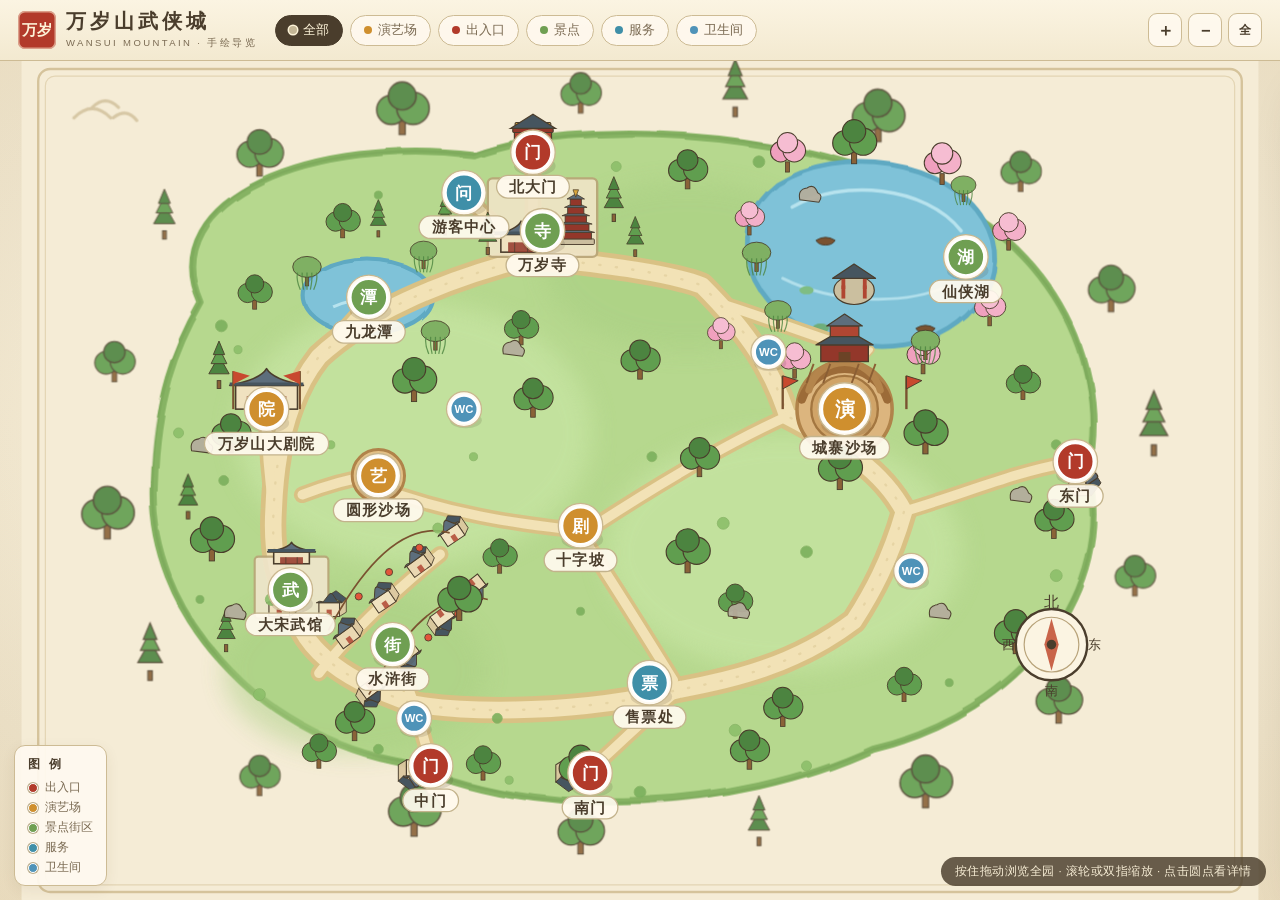
==== index.html @ 0be9dd4a "feat: 万岁山武侠城手绘导览图（方案A） 国风水彩地图 + 19个POI + 分类筛选 + A*步行路线 + 手机适配" ====
<!DOCTYPE html>
<html lang="zh-CN">
<head>
<meta charset="UTF-8">
<meta name="viewport" content="width=device-width,initial-scale=1,maximum-scale=1,user-scalable=no">
<title>万岁山武侠城 · 手绘导览图</title>
<link rel="stylesheet" href="css/style.css">
</head>
<body>
<div id="app">
  <!-- 顶部 -->
  <header class="hud">
    <div class="brand">
      <span class="seal">万岁</span>
      <div class="brand-txt">
        <h1>万岁山武侠城</h1>
        <small>WANSUI MOUNTAIN · 手绘导览</small>
      </div>
    </div>
    <div class="chips" id="chips">
      <button class="chip on" data-cat="all"><span></span>全部</button>
      <button class="chip" data-cat="show"><span style="background:#cf8f2e"></span>演艺场</button>
      <button class="chip" data-cat="gate"><span style="background:#b23a2a"></span>出入口</button>
      <button class="chip" data-cat="spot"><span style="background:#6f9f52"></span>景点</button>
      <button class="chip" data-cat="service"><span style="background:#3f8fa8"></span>服务</button>
      <button class="chip" data-cat="wc"><span style="background:#4f93b8"></span>卫生间</button>
    </div>
    <div class="zooms">
      <button id="zin" aria-label="放大">＋</button>
      <button id="zout" aria-label="缩小">－</button>
      <button id="zfit" aria-label="回到全园" title="回到全园">全</button>
    </div>
  </header>

  <!-- 地图 -->
  <div id="stage">
    <svg id="svg" xmlns="http://www.w3.org/2000/svg">
      <g id="world">
        <g id="art"></g>
        <g id="routeLayer"></g>
        <g id="pins"></g>
      </g>
    </svg>

    <!-- 图例 -->
    <div class="legend">
      <b>图 例</b>
      <i><span style="background:#b23a2a"></span>出入口</i>
      <i><span style="background:#cf8f2e"></span>演艺场</i>
      <i><span style="background:#6f9f52"></span>景点街区</i>
      <i><span style="background:#3f8fa8"></span>服务</i>
      <i><span style="background:#4f93b8"></span>卫生间</i>
    </div>
    <div class="hint">按住拖动浏览全园 · 滚轮或双指缩放 · 点击圆点看详情</div>

    <!-- 详情卡 -->
    <aside id="panel" class="panel"></aside>
  </div>
</div>
<script type="module" src="js/app.js"></script>
</body>
</html>
---- css/style.css ----
/* ============ 万岁山手绘导览 · 国风视觉 ============ */
:root{
  --ink:#4a3d2c; --ink2:#7a6a52;
  --paper:#fbf4e2; --paper2:#f5ecd6; --line:#cdbb94;
  --zhu:#b23a2a; --jin:#d9a53c; --pine:#6f9f52; --blue:#3f8fa8;
  --card:#fffaf0;
  --serif:"STKaiti","KaiTi","Songti SC","STSong",serif;
  --sans:"PingFang SC","Microsoft YaHei",sans-serif;
}
*{margin:0;padding:0;box-sizing:border-box}
html,body{height:100%;overflow:hidden}
body{font-family:var(--sans);color:var(--ink);background:#e9dfc8;-webkit-font-smoothing:antialiased}
button{font-family:inherit;cursor:pointer}

#app{position:fixed;inset:0;display:flex;flex-direction:column}

/* ---------- 顶部 HUD ---------- */
.hud{position:relative;z-index:20;display:flex;align-items:center;gap:16px;
  padding:10px 18px;background:linear-gradient(180deg,#fbf4e2,#f3e9d0);
  border-bottom:1px solid var(--line)}
.brand{display:flex;align-items:center;gap:10px;flex-shrink:0}
.seal{display:inline-flex;align-items:center;justify-content:center;width:38px;height:38px;
  background:var(--zhu);color:#fdf3d8;font-family:var(--serif);font-size:15px;font-weight:700;
  border-radius:7px;letter-spacing:1;box-shadow:inset 0 0 0 1.5px rgba(253,243,216,.55)}
.brand-txt h1{font-family:var(--serif);font-size:20px;letter-spacing:4px;line-height:1.1}
.brand-txt small{font-size:9.5px;letter-spacing:2.4px;color:var(--ink2)}

.chips{display:flex;gap:7px;overflow-x:auto;flex:1;scrollbar-width:none;padding:2px}
.chips::-webkit-scrollbar{display:none}
.chip{display:inline-flex;align-items:center;gap:6px;white-space:nowrap;flex-shrink:0;
  border:1px solid var(--line);background:rgba(255,250,240,.85);color:var(--ink2);
  padding:6px 13px;border-radius:999px;font-size:12.5px;transition:all .18s}
.chip span{width:8px;height:8px;border-radius:50%;background:#c4b696}
.chip:hover{border-color:#a8956c;color:var(--ink)}
.chip.on{background:var(--ink);border-color:var(--ink);color:#fdf3d8}
.chip.on span{box-shadow:0 0 0 1.5px #fdf3d8}

.zooms{display:flex;gap:6px;flex-shrink:0}
.zooms button{width:34px;height:34px;border-radius:9px;border:1px solid var(--line);
  background:rgba(255,250,240,.9);font-size:17px;font-weight:700;color:var(--ink);line-height:1}
.zooms button:last-child{font-size:12px;letter-spacing:0}
.zooms button:active{transform:translateY(1px)}

/* ---------- 地图舞台 ---------- */
#stage{position:relative;flex:1;overflow:hidden;
  background:radial-gradient(120% 120% at 50% 30%,#f8f0dc,#ecdfc2)}
#svg{position:absolute;inset:0;width:100%;height:100%;touch-action:none;cursor:grab}
#svg:active{cursor:grabbing}

/* POI 标记 */
.pin{cursor:pointer}
.pin text{pointer-events:none}
.pin .disc{transition:transform .18s;transform-origin:center;transform-box:fill-box}
.pin:hover .disc{transform:scale(1.1)}
.pin.plaque,.pin .plaque{transition:opacity .18s}
.pin.dim{opacity:.16;pointer-events:none}
.pinpulse{animation:pulse 2.1s ease-out infinite}
@keyframes pulse{0%{r:20;opacity:.85}70%{opacity:0}100%{r:38;opacity:0}}
.pinpop{animation:pop .45s cubic-bezier(.2,1.4,.4,1) both;transform-box:fill-box;transform-origin:center}
@keyframes pop{from{transform:scale(0)}to{transform:scale(1)}}
.pin .plaque-wc{opacity:0}
.pin:hover .plaque-wc,.pin.selected .plaque-wc{opacity:1}
.pin.selected .ring{stroke:var(--jin);stroke-width:2.4}
.pin.selected .disc{transform:scale(1.12)}

.ripple{animation:ripplemove 6s linear infinite}
@keyframes ripplemove{to{stroke-dashoffset:-80}}

/* 图例 / 提示 */
.legend{position:absolute;left:14px;bottom:14px;z-index:10;background:rgba(255,250,240,.92);
  border:1px solid var(--line);border-radius:11px;padding:10px 13px;
  display:flex;flex-direction:column;gap:5px;font-size:11.5px;color:var(--ink2);
  box-shadow:0 4px 14px rgba(90,70,35,.08)}
.legend b{font-family:var(--serif);letter-spacing:3px;color:var(--ink);font-size:12px;margin-bottom:2px}
.legend i{display:flex;align-items:center;gap:7px;font-style:normal}
.legend span{width:10px;height:10px;border-radius:50%;border:1.5px solid #fff;box-shadow:0 0 0 1px #bcae8c}
.hint{position:absolute;right:14px;bottom:14px;z-index:10;
  background:rgba(74,61,44,.82);color:#f6ecd4;font-size:11.5px;padding:7px 14px;border-radius:999px;
  letter-spacing:.5px}

/* ---------- 详情卡 ---------- */
.panel{position:absolute;z-index:30;right:16px;top:16px;bottom:16px;width:336px;
  background:var(--card);border:1px solid var(--line);border-radius:16px;
  box-shadow:0 18px 46px rgba(70,50,20,.22);overflow:hidden;
  display:flex;flex-direction:column;
  transform:translateX(calc(100% + 40px));transition:transform .42s cubic-bezier(.22,1,.36,1)}
.panel.show{transform:none}
.p-head{position:relative;display:flex;align-items:center;gap:12px;padding:16px 16px 15px;color:#fdf3d8}
.p-char{flex-shrink:0;display:flex;align-items:center;justify-content:center;width:44px;height:44px;
  border-radius:50%;background:rgba(255,250,240,.18);border:1.5px solid rgba(253,243,216,.75);
  font-size:19px;font-weight:800}
.p-head h2{font-family:var(--serif);font-size:22px;letter-spacing:3px;line-height:1.15}
.p-cat{font-size:11px;letter-spacing:2px;opacity:.85;margin-top:3px}
.p-x{position:absolute;top:10px;right:10px;width:28px;height:28px;border-radius:50%;
  border:none;background:rgba(255,250,240,.16);color:#fdf3d8;font-size:12px}
.p-x:active{transform:scale(.92)}
.p-body{padding:15px 16px 14px;overflow-y:auto}
.p-meta{font-size:11.5px;color:var(--ink2);background:#f6eedb;border:1px solid #e6d9bb;
  border-radius:8px;padding:8px 11px;line-height:1.5}
.p-desc{margin-top:11px;font-size:13px;line-height:1.85;color:#57483a}
.p-sh-title{margin-top:15px;font-family:var(--serif);font-size:14px;letter-spacing:2px;font-weight:700}
.p-sh-title span{font-family:var(--sans);font-size:10.5px;letter-spacing:0;color:#a08e70;font-weight:400;margin-left:6px}
.p-shows{margin-top:8px;display:flex;flex-direction:column;gap:7px}
.p-show{display:flex;align-items:center;gap:10px;font-size:12.5px;
  border:1px dashed #d8c79e;border-radius:9px;padding:8px 11px;background:#fcf6e7}
.p-time{flex-shrink:0;font-weight:800;color:var(--zhu);font-variant-numeric:tabular-nums;
  font-size:13px;min-width:40px}
.p-show em{margin-left:auto;font-style:normal;font-size:10.5px;color:#fff;background:var(--zhu);
  padding:2px 7px;border-radius:5px;letter-spacing:1px}
.p-actions{display:flex;gap:9px;margin-top:17px}
.btn{flex:1;border:none;border-radius:10px;padding:11px 8px;font-size:13px;font-weight:700;letter-spacing:1px}
.btn.pri{background:var(--zhu);color:#fdf3d8}
.btn.pri:active{background:#9c3225}
.btn.sec{background:#f0e6cf;color:var(--ink);border:1px solid var(--line)}
.p-foot{margin-top:13px;font-size:10.5px;color:#b0a188;text-align:center;letter-spacing:.5px}

#routeLine{animation:dashmove 1.4s linear infinite}
@keyframes dashmove{to{stroke-dashoffset:-17}}

/* ---------- 手机 ---------- */
@media (max-width:720px){
  .hud{gap:9px;padding:8px 10px;flex-wrap:wrap}
  .brand-txt small{display:none}
  .brand-txt h1{font-size:17px;letter-spacing:2px}
  .seal{width:32px;height:32px;font-size:13px}
  .chips{order:3;width:100%;flex-basis:100%}
  .zooms button{width:30px;height:30px}
  .legend{font-size:10.5px;padding:7px 10px;gap:3px;left:10px;bottom:10px}
  .hint{display:none}
  .panel{left:10px;right:10px;top:auto;bottom:10px;width:auto;max-height:58vh;
    border-radius:18px;transform:translateY(calc(100% + 30px))}
  .panel.show{transform:none}
  .p-head{padding:13px 15px 12px}
  .p-body{padding:12px 15px 13px}
}
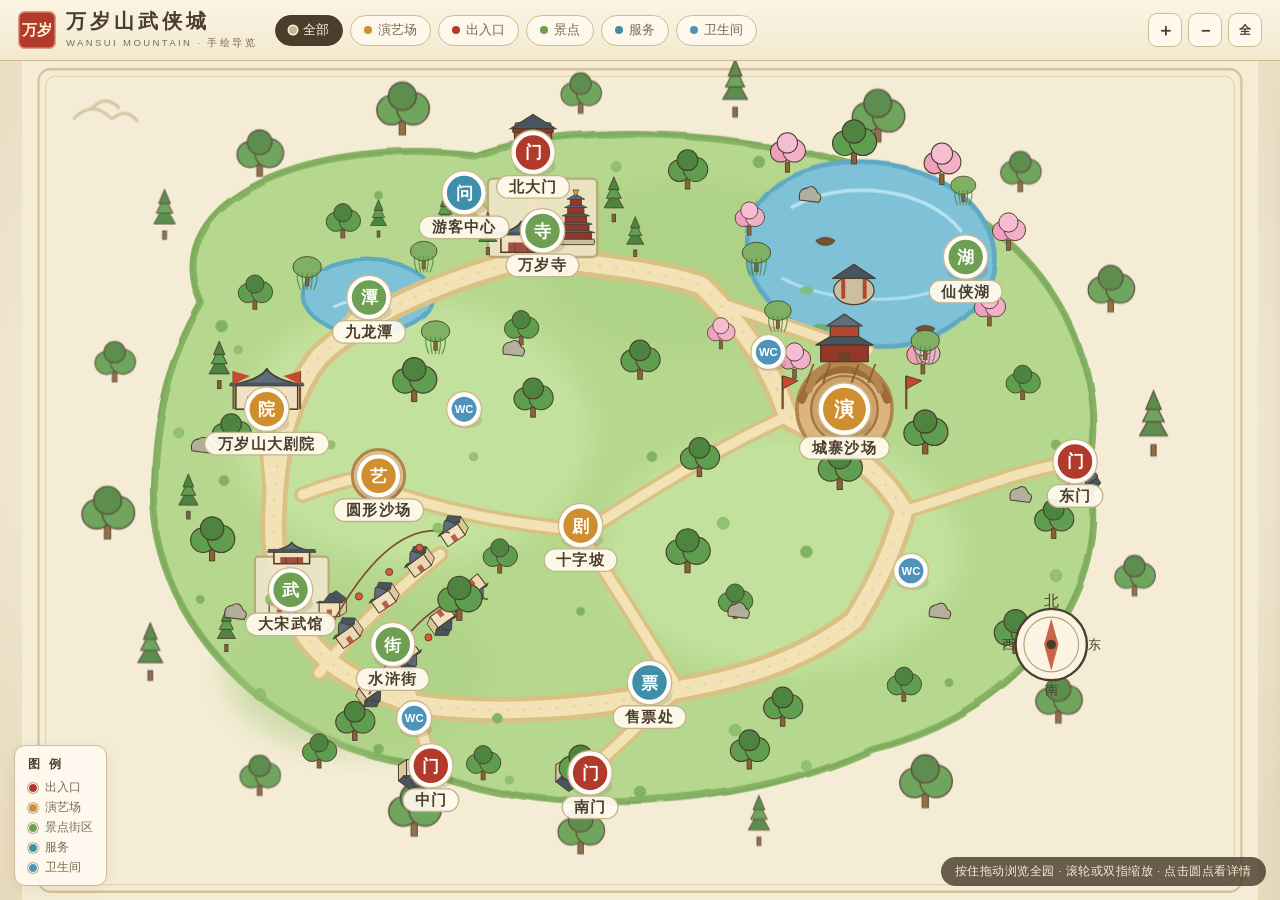
==== commit 1c525d34: "feat: 放大进实景——场景插画、缩放浮条入口、涟漪转场全屏视图 新增城寨沙场(日/夜)/仙侠湖/水浒街 4 张手绘水彩场景插画；详情卡与缩放浮条双入口；clip-path 圆形涟漪转场；多图滑动切" ====
--- a/index.html
+++ b/index.html
@@ -53,9 +53,15 @@
     </div>
     <div class="hint">按住拖动浏览全园 · 滚轮或双指缩放 · 点击圆点看详情</div>
 
+    <!-- 缩放到点位时的实景入口浮条 -->
+    <button id="sceneBubble" class="scene-bubble" hidden></button>
+
     <!-- 详情卡 -->
     <aside id="panel" class="panel"></aside>
   </div>
+
+  <!-- 全屏实景视图 -->
+  <div id="sceneView" aria-hidden="true"></div>
 </div>
 <script type="module" src="js/app.js"></script>
 </body>
--- a/css/style.css
+++ b/css/style.css
@@ -117,6 +117,45 @@
 #routeLine{animation:dashmove 1.4s linear infinite}
 @keyframes dashmove{to{stroke-dashoffset:-17}}
 
+/* ---------- 实景切换：详情卡按钮 / 缩放浮条 / 全屏场景 ---------- */
+.btn.scene-btn{display:block;width:100%;margin-top:15px;background:#8a6a1f;color:#fdf6df;
+  border:1px solid #a8842c;padding:12px 8px;font-size:13.5px}
+.btn.scene-btn:active{background:#75591a}
+
+.scene-bubble{position:absolute;left:50%;bottom:26px;z-index:24;transform:translate(-50%,18px);
+  border:none;background:rgba(58,44,26,.92);color:#f6ecd4;font-size:13.5px;font-weight:700;
+  letter-spacing:1px;padding:11px 20px;border-radius:999px;box-shadow:0 8px 24px rgba(60,40,10,.35);
+  opacity:0;transition:opacity .3s,transform .3s}
+.scene-bubble.show{opacity:1;transform:translate(-50%,0)}
+.scene-bubble b{margin-left:4px;color:#e8c25a}
+
+#sceneView{position:fixed;inset:0;z-index:60;visibility:hidden;background:#151009;overflow:hidden}
+.sv-stage{position:absolute;inset:0}
+.sv-track{display:flex;height:100%;transition:transform .5s cubic-bezier(.3,.7,.2,1)}
+.sv-shot{position:relative;flex:0 0 100%;height:100%;margin:0}
+.sv-shot img{width:100%;height:100%;object-fit:cover;display:block;user-select:none;-webkit-user-drag:none}
+.sv-shot figcaption{position:absolute;left:0;right:0;bottom:0;padding:46px 22px 44px;
+  background:linear-gradient(180deg,transparent,rgba(10,8,4,.74));color:#f6ecd4;
+  font-family:var(--serif);font-size:16.5px;letter-spacing:2px;text-align:center}
+.sv-shot figcaption span{display:block;margin-top:6px;font-family:var(--sans);font-size:10px;letter-spacing:1.5px;opacity:.66}
+.sv-nav{position:absolute;top:50%;transform:translateY(-50%);width:42px;height:58px;border:none;
+  background:rgba(20,14,8,.44);color:#f6ecd4;font-size:26px;line-height:1;border-radius:10px;z-index:2}
+.sv-nav.prev{left:12px}.sv-nav.next{right:12px}
+.sv-nav:active{background:rgba(20,14,8,.7)}
+.sv-top{position:absolute;top:0;left:0;right:0;display:flex;align-items:center;gap:12px;
+  padding:14px 16px;background:linear-gradient(180deg,rgba(10,8,4,.55),transparent);z-index:3}
+.sv-back{border:1px solid rgba(246,236,212,.4);background:rgba(20,14,8,.4);color:#f6ecd4;
+  font-size:13px;padding:8px 15px;border-radius:999px;letter-spacing:1px}
+.sv-title{margin-left:auto;display:flex;align-items:center;gap:9px}
+.sv-title span{display:inline-flex;align-items:center;justify-content:center;width:30px;height:30px;
+  background:var(--zhu);color:#fdf3d8;font-family:var(--serif);font-size:12px;border-radius:6px;letter-spacing:1px}
+.sv-title b{font-family:var(--serif);font-size:19px;letter-spacing:4px;color:#f6ecd4;text-shadow:0 2px 10px rgba(0,0,0,.5)}
+.sv-x{width:32px;height:32px;border-radius:50%;border:1px solid rgba(246,236,212,.4);
+  background:rgba(20,14,8,.4);color:#f6ecd4;font-size:13px;line-height:1}
+.sv-dots{position:absolute;bottom:14px;left:0;right:0;display:flex;justify-content:center;gap:7px;z-index:3}
+.sv-dots i{width:7px;height:7px;border-radius:50%;background:rgba(246,236,212,.4);transition:all .25s}
+.sv-dots i.on{background:#e8c25a;width:18px;border-radius:4px}
+
 /* ---------- 手机 ---------- */
 @media (max-width:720px){
   .hud{gap:9px;padding:8px 10px;flex-wrap:wrap}
@@ -132,4 +171,8 @@
   .panel.show{transform:none}
   .p-head{padding:13px 15px 12px}
   .p-body{padding:12px 15px 13px}
+  .scene-bubble{bottom:18px;font-size:12.5px;padding:10px 17px}
+  .sv-shot figcaption{font-size:14.5px;padding:42px 16px 40px}
+  .sv-title b{font-size:16.5px;letter-spacing:2.5px}
+  .sv-back{font-size:12px;padding:7px 12px}
 }
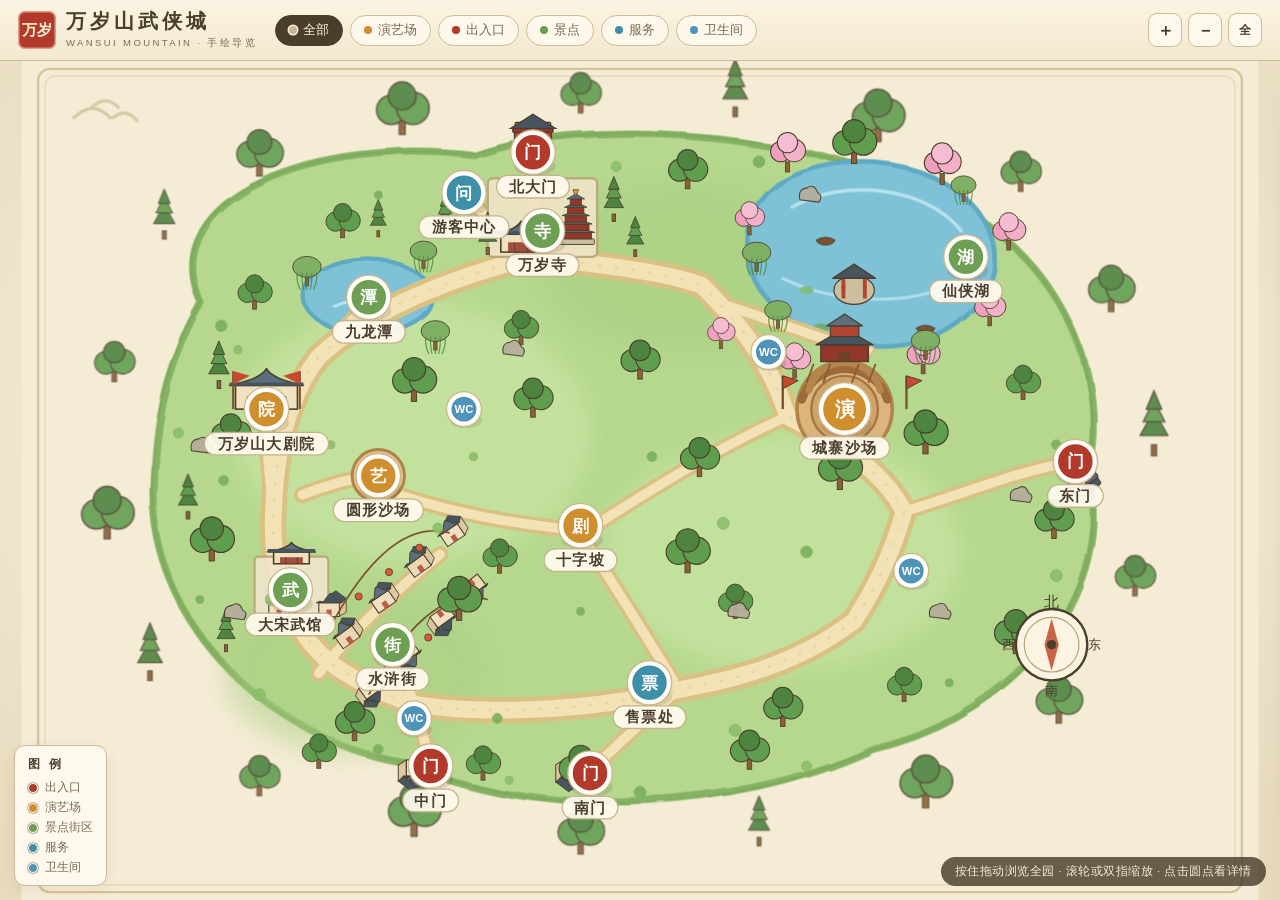
==== commit db2f487c: "feat: 放大自动落进 720° 实景（Marzipano 全景）· 阈值 2.8×k0 + 中心 110u 触发，推镜 3.6×k0 后涟漪展开，FOV>1.7 自动退回，冷却 2.5s" ====
--- a/index.html
+++ b/index.html
@@ -53,16 +53,14 @@
     </div>
     <div class="hint">按住拖动浏览全园 · 滚轮或双指缩放 · 点击圆点看详情</div>
 
-    <!-- 缩放到点位时的实景入口浮条 -->
-    <button id="sceneBubble" class="scene-bubble" hidden></button>
-
     <!-- 详情卡 -->
     <aside id="panel" class="panel"></aside>
   </div>
 
-  <!-- 全屏实景视图 -->
+  <!-- 全屏实景（720° 全景） -->
   <div id="sceneView" aria-hidden="true"></div>
 </div>
+<script src="vendor/marzipano.js"></script>
 <script type="module" src="js/app.js"></script>
 </body>
 </html>
--- a/css/style.css
+++ b/css/style.css
@@ -117,33 +117,13 @@
 #routeLine{animation:dashmove 1.4s linear infinite}
 @keyframes dashmove{to{stroke-dashoffset:-17}}
 
-/* ---------- 实景切换：详情卡按钮 / 缩放浮条 / 全屏场景 ---------- */
-.btn.scene-btn{display:block;width:100%;margin-top:15px;background:#8a6a1f;color:#fdf6df;
-  border:1px solid #a8842c;padding:12px 8px;font-size:13.5px}
-.btn.scene-btn:active{background:#75591a}
-
-.scene-bubble{position:absolute;left:50%;bottom:26px;z-index:24;transform:translate(-50%,18px);
-  border:none;background:rgba(58,44,26,.92);color:#f6ecd4;font-size:13.5px;font-weight:700;
-  letter-spacing:1px;padding:11px 20px;border-radius:999px;box-shadow:0 8px 24px rgba(60,40,10,.35);
-  opacity:0;transition:opacity .3s,transform .3s}
-.scene-bubble.show{opacity:1;transform:translate(-50%,0)}
-.scene-bubble b{margin-left:4px;color:#e8c25a}
-
-#sceneView{position:fixed;inset:0;z-index:60;visibility:hidden;background:#151009;overflow:hidden}
-.sv-stage{position:absolute;inset:0}
-.sv-track{display:flex;height:100%;transition:transform .5s cubic-bezier(.3,.7,.2,1)}
-.sv-shot{position:relative;flex:0 0 100%;height:100%;margin:0}
-.sv-shot img{width:100%;height:100%;object-fit:cover;display:block;user-select:none;-webkit-user-drag:none}
-.sv-shot figcaption{position:absolute;left:0;right:0;bottom:0;padding:46px 22px 44px;
-  background:linear-gradient(180deg,transparent,rgba(10,8,4,.74));color:#f6ecd4;
-  font-family:var(--serif);font-size:16.5px;letter-spacing:2px;text-align:center}
-.sv-shot figcaption span{display:block;margin-top:6px;font-family:var(--sans);font-size:10px;letter-spacing:1.5px;opacity:.66}
-.sv-nav{position:absolute;top:50%;transform:translateY(-50%);width:42px;height:58px;border:none;
-  background:rgba(20,14,8,.44);color:#f6ecd4;font-size:26px;line-height:1;border-radius:10px;z-index:2}
-.sv-nav.prev{left:12px}.sv-nav.next{right:12px}
-.sv-nav:active{background:rgba(20,14,8,.7)}
+/* ---------- 720° 全景场景（放大自动落进实景） ---------- */
+#sceneView{position:fixed;inset:0;z-index:60;visibility:hidden;background:#0a0805;overflow:hidden}
+#pano{position:absolute;inset:0;width:100%;height:100%}
+#pano canvas{display:block;width:100%;height:100%}
 .sv-top{position:absolute;top:0;left:0;right:0;display:flex;align-items:center;gap:12px;
-  padding:14px 16px;background:linear-gradient(180deg,rgba(10,8,4,.55),transparent);z-index:3}
+  padding:14px 16px;background:linear-gradient(180deg,rgba(10,8,4,.55),transparent);z-index:3;pointer-events:none}
+.sv-top>*{pointer-events:auto}
 .sv-back{border:1px solid rgba(246,236,212,.4);background:rgba(20,14,8,.4);color:#f6ecd4;
   font-size:13px;padding:8px 15px;border-radius:999px;letter-spacing:1px}
 .sv-title{margin-left:auto;display:flex;align-items:center;gap:9px}
@@ -152,9 +132,9 @@
 .sv-title b{font-family:var(--serif);font-size:19px;letter-spacing:4px;color:#f6ecd4;text-shadow:0 2px 10px rgba(0,0,0,.5)}
 .sv-x{width:32px;height:32px;border-radius:50%;border:1px solid rgba(246,236,212,.4);
   background:rgba(20,14,8,.4);color:#f6ecd4;font-size:13px;line-height:1}
-.sv-dots{position:absolute;bottom:14px;left:0;right:0;display:flex;justify-content:center;gap:7px;z-index:3}
-.sv-dots i{width:7px;height:7px;border-radius:50%;background:rgba(246,236,212,.4);transition:all .25s}
-.sv-dots i.on{background:#e8c25a;width:18px;border-radius:4px}
+.pano-hint{position:absolute;bottom:20px;left:50%;transform:translateX(-50%);z-index:3;
+  background:rgba(20,14,8,.55);color:#f6ecd4;font-size:12px;padding:7px 16px;border-radius:999px;
+  letter-spacing:.5px;pointer-events:none;white-space:nowrap}
 
 /* ---------- 手机 ---------- */
 @media (max-width:720px){
@@ -171,8 +151,6 @@
   .panel.show{transform:none}
   .p-head{padding:13px 15px 12px}
   .p-body{padding:12px 15px 13px}
-  .scene-bubble{bottom:18px;font-size:12.5px;padding:10px 17px}
-  .sv-shot figcaption{font-size:14.5px;padding:42px 16px 40px}
   .sv-title b{font-size:16.5px;letter-spacing:2.5px}
   .sv-back{font-size:12px;padding:7px 12px}
 }
